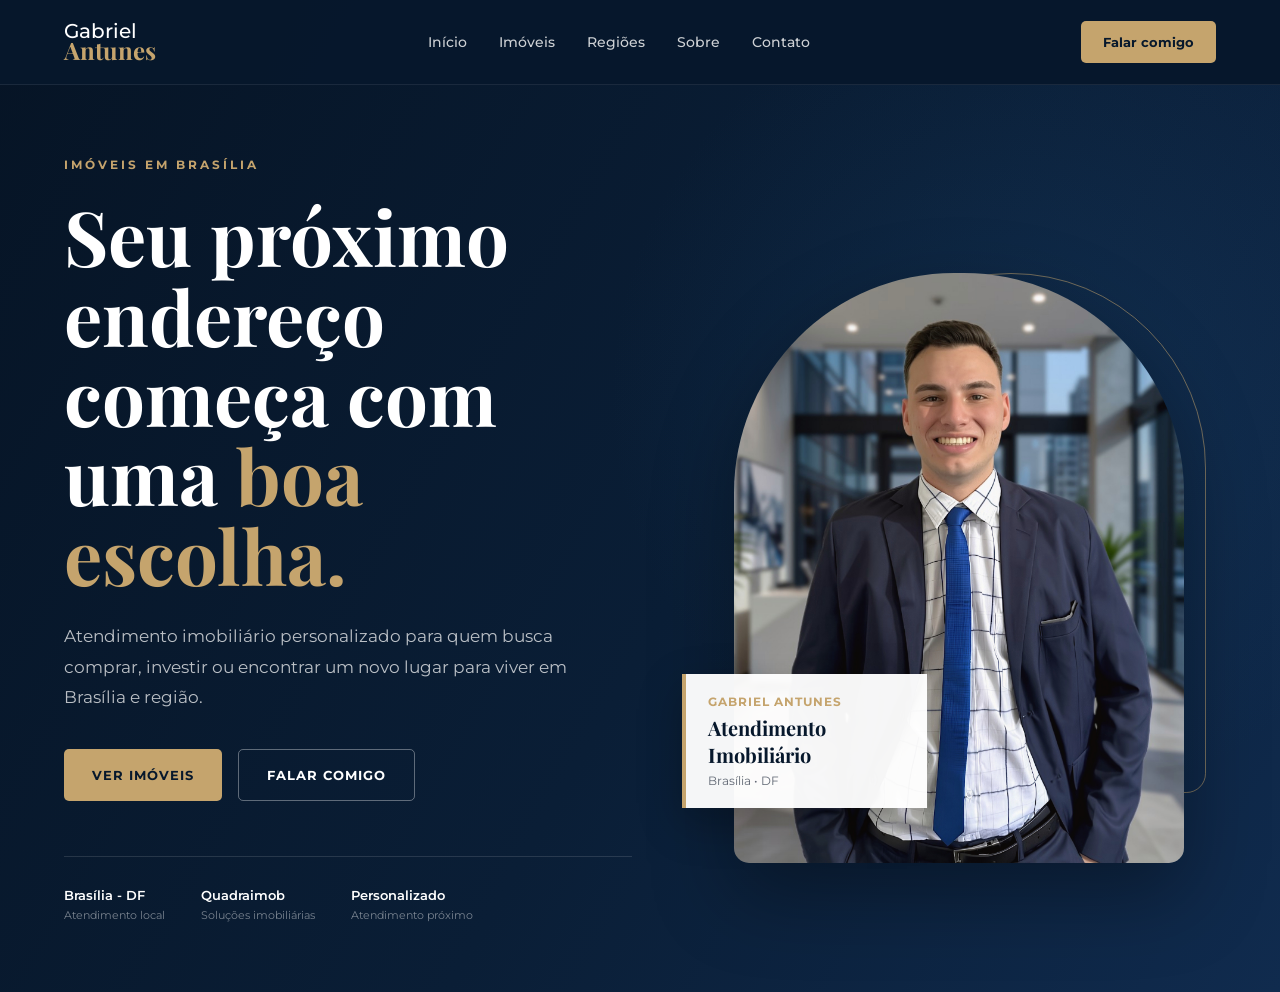
==== index.html @ 22382f3d "Initial commit" ====
<!DOCTYPE html>
<html lang="pt-BR">

<head>
    <meta charset="UTF-8">
    <meta name="viewport" content="width=device-width, initial-scale=1.0">

    <meta
        name="description"
        content="Gabriel Antunes - Atendimento imobiliário em Brasília. Encontre imóveis selecionados em Brasília e região."
    >

    <title>Gabriel Antunes | Imóveis em Brasília</title>

    <!-- Google Fonts -->
    <link rel="preconnect" href="https://fonts.googleapis.com">
    <link rel="preconnect" href="https://fonts.gstatic.com" crossorigin>

    <link
        href="https://fonts.googleapis.com/css2?family=Montserrat:wght@400;500;600;700&family=Playfair+Display:wght@600;700&display=swap"
        rel="stylesheet"
    >

    <!-- CSS -->
    <link rel="stylesheet" href="css/style.css">
</head>

<body>

    <!-- =========================
         CABEÇALHO
    ========================== -->
    <header class="header">

        <div class="container header-container">

            <a href="index.html" class="logo">
                <span class="logo-nome">Gabriel</span>
                <span class="logo-sobrenome">Antunes</span>
            </a>

            <nav class="nav" id="nav">

                <a href="#inicio">Início</a>
                <a href="#imoveis">Imóveis</a>
                <a href="#regioes">Regiões</a>
                <a href="#sobre">Sobre</a>
                <a href="#contato">Contato</a>

            </nav>

            <a href="#contato" class="btn-header">
                Falar comigo
            </a>

            <button
                class="menu-mobile"
                id="menu-mobile"
                aria-label="Abrir menu"
            >
                ☰
            </button>

        </div>

    </header>


    <!-- =========================
         HERO
    ========================== -->
    <main>

        <section class="hero" id="inicio">

            <div class="container hero-container">

                <!-- TEXTO -->
                <div class="hero-content">

                    <span class="hero-tag">
                        IMÓVEIS EM BRASÍLIA
                    </span>

                    <h1>
                        Seu próximo endereço começa com uma
                        <span>boa escolha.</span>
                    </h1>

                    <p class="hero-description">
                        Atendimento imobiliário personalizado para quem
                        busca comprar, investir ou encontrar um novo lugar
                        para viver em Brasília e região.
                    </p>


                    <div class="hero-buttons">

                        <a href="#imoveis" class="btn-primary">
                            Ver imóveis
                        </a>

                        <a href="#contato" class="btn-secondary">
                            Falar comigo
                        </a>

                    </div>


                    <div class="hero-info">

                        <div>
                            <strong>Brasília - DF</strong>
                            <span>Atendimento local</span>
                        </div>

                        <div>
                            <strong>Quadraimob</strong>
                            <span>Soluções imobiliárias</span>
                        </div>

                        <div>
                            <strong>Personalizado</strong>
                            <span>Atendimento próximo</span>
                        </div>

                    </div>

                </div>


                <!-- FOTO -->
                <div class="hero-image-area">

                    <div class="hero-decoration"></div>

                    <div class="hero-image">

                        <img
                            src="assets/images/perfil/gabriel-hero.jpg"
                            alt="Gabriel Antunes - Atendimento imobiliário em Brasília"
                        >

                    </div>

                    <div class="hero-card">

                        <span>Gabriel Antunes</span>

                        <strong>
                            Atendimento Imobiliário
                        </strong>

                        <small>
                            Brasília • DF
                        </small>

                    </div>

                </div>

            </div>

        </section>

    </main>


    <!-- JavaScript -->
    <script src="js/app.js"></script>

</body>

</html>
---- css/style.css ----
/* ========================================
   CONFIGURAÇÕES GERAIS
======================================== */

:root {
    --azul-principal: #07182c;
    --azul-secundario: #102b4e;
    --azul-claro: #1f4d7a;

    --dourado: #c5a46d;
    --dourado-claro: #dfc28e;

    --branco: #ffffff;
    --cinza-claro: #f5f6f8;
    --cinza-texto: #606773;
    --preto: #111827;
}

* {
    margin: 0;
    padding: 0;
    box-sizing: border-box;
}

html {
    scroll-behavior: smooth;
}

body {
    font-family: "Montserrat", sans-serif;
    background-color: var(--branco);
    color: var(--preto);
}

a {
    text-decoration: none;
}

img {
    max-width: 100%;
    display: block;
}

button {
    font-family: inherit;
}


/* ========================================
   CONTAINER
======================================== */

.container {
    width: 90%;
    max-width: 1200px;
    margin: 0 auto;
}


/* ========================================
   CABEÇALHO
======================================== */

.header {
    width: 100%;
    background-color: rgba(7, 24, 44, 0.98);
    border-bottom: 1px solid rgba(255, 255, 255, 0.08);
    position: fixed;
    top: 0;
    left: 0;
    z-index: 1000;
}

.header-container {
    min-height: 84px;
    display: flex;
    align-items: center;
    justify-content: space-between;
    gap: 30px;
}


/* LOGO */

.logo {
    display: flex;
    flex-direction: column;
    line-height: 0.9;
}

.logo-nome {
    color: var(--branco);
    font-size: 20px;
    font-weight: 500;
}

.logo-sobrenome {
    color: var(--dourado);
    font-family: "Playfair Display", serif;
    font-size: 24px;
    font-weight: 700;
}


/* NAVEGAÇÃO */

.nav {
    display: flex;
    align-items: center;
    gap: 32px;
}

.nav a {
    color: rgba(255, 255, 255, 0.8);
    font-size: 14px;
    font-weight: 500;
    transition: 0.3s;
}

.nav a:hover {
    color: var(--dourado);
}


/* BOTÃO DO CABEÇALHO */

.btn-header {
    background-color: var(--dourado);
    color: var(--azul-principal);

    padding: 13px 22px;

    border-radius: 5px;

    font-size: 13px;
    font-weight: 700;

    transition: 0.3s;
}

.btn-header:hover {
    background-color: var(--dourado-claro);
    transform: translateY(-2px);
}


/* MENU MOBILE */

.menu-mobile {
    display: none;

    background: none;
    border: none;

    color: var(--branco);
    font-size: 30px;

    cursor: pointer;
}


/* ========================================
   HERO
======================================== */

.hero {
    min-height: 100vh;

    padding-top: 84px;

    background:
        radial-gradient(
            circle at 80% 40%,
            rgba(31, 77, 122, 0.25),
            transparent 35%
        ),
        linear-gradient(
            120deg,
            #061425 0%,
            #0a1e36 55%,
            #102b4e 100%
        );

    overflow: hidden;
}


.hero-container {
    min-height: calc(100vh - 84px);

    display: grid;
    grid-template-columns: 1.05fr 0.95fr;

    align-items: center;

    gap: 70px;
}


/* ========================================
   TEXTO PRINCIPAL
======================================== */

.hero-content {
    padding: 70px 0;
}

.hero-tag {
    display: inline-block;

    color: var(--dourado);

    font-size: 12px;
    font-weight: 700;

    letter-spacing: 3px;

    margin-bottom: 24px;
}


.hero h1 {
    color: var(--branco);

    font-family: "Playfair Display", serif;

    font-size: clamp(48px, 6vw, 76px);

    line-height: 1.05;

    max-width: 700px;

    margin-bottom: 26px;
}

.hero h1 span {
    color: var(--dourado);
}


.hero-description {
    color: rgba(255, 255, 255, 0.72);

    font-size: 17px;
    line-height: 1.8;

    max-width: 610px;

    margin-bottom: 36px;
}


/* ========================================
   BOTÕES
======================================== */

.hero-buttons {
    display: flex;
    align-items: center;

    gap: 16px;

    margin-bottom: 55px;
}


.btn-primary,
.btn-secondary {
    display: inline-flex;

    justify-content: center;
    align-items: center;

    min-height: 52px;

    padding: 0 28px;

    border-radius: 5px;

    font-size: 13px;
    font-weight: 700;

    text-transform: uppercase;
    letter-spacing: 1px;

    transition: 0.3s;
}


.btn-primary {
    background-color: var(--dourado);
    color: var(--azul-principal);
}

.btn-primary:hover {
    background-color: var(--dourado-claro);
    transform: translateY(-3px);
}


.btn-secondary {
    color: var(--branco);

    border: 1px solid rgba(255, 255, 255, 0.35);
}

.btn-secondary:hover {
    border-color: var(--dourado);
    color: var(--dourado);

    transform: translateY(-3px);
}


/* ========================================
   INFORMAÇÕES ABAIXO DOS BOTÕES
======================================== */

.hero-info {
    display: flex;
    gap: 36px;

    padding-top: 30px;

    border-top: 1px solid rgba(255, 255, 255, 0.12);
}


.hero-info div {
    display: flex;
    flex-direction: column;

    gap: 5px;
}


.hero-info strong {
    color: var(--branco);

    font-size: 13px;
    font-weight: 600;
}


.hero-info span {
    color: rgba(255, 255, 255, 0.45);

    font-size: 11px;
}


/* ========================================
   ÁREA DA FOTO
======================================== */

.hero-image-area {
    position: relative;

    display: flex;

    justify-content: center;
    align-items: flex-end;

    min-height: 650px;
}


/* BORDA DECORATIVA */

.hero-decoration {
    position: absolute;

    width: 390px;
    height: 520px;

    border: 1px solid rgba(197, 164, 109, 0.55);

    top: 60px;
    right: 10px;

    border-radius: 200px 200px 20px 20px;
}


/* FOTO */

.hero-image {
    position: relative;

    width: 450px;
    height: 590px;

    overflow: hidden;

    border-radius: 220px 220px 15px 15px;

    z-index: 2;

    box-shadow:
        0 30px 80px rgba(0, 0, 0, 0.35);
}


.hero-image img {
    width: 100%;
    height: 100%;

    object-fit: cover;
    object-position: center top;
}


/* CARD SOBRE A FOTO */

.hero-card {
    position: absolute;

    left: -20px;
    bottom: 55px;

    z-index: 3;

    width: 245px;

    background-color: rgba(255, 255, 255, 0.96);

    padding: 20px 22px;

    border-left: 4px solid var(--dourado);

    box-shadow:
        0 15px 40px rgba(0, 0, 0, 0.25);

    display: flex;
    flex-direction: column;

    gap: 5px;
}


.hero-card span {
    color: var(--dourado);

    font-size: 12px;
    font-weight: 700;

    text-transform: uppercase;
    letter-spacing: 1px;
}


.hero-card strong {
    color: var(--azul-principal);

    font-family: "Playfair Display", serif;

    font-size: 20px;
}


.hero-card small {
    color: var(--cinza-texto);

    font-size: 12px;
}


/* ========================================
   TABLET
======================================== */

@media (max-width: 1000px) {

    .nav,
    .btn-header {
        display: none;
    }

    .menu-mobile {
        display: block;
    }

    .hero-container {
        grid-template-columns: 1fr;

        padding-top: 40px;
    }

    .hero-content {
        text-align: center;

        padding-bottom: 20px;
    }

    .hero-description {
        margin-left: auto;
        margin-right: auto;
    }

    .hero-buttons {
        justify-content: center;
    }

    .hero-info {
        justify-content: center;
    }

    .hero-image-area {
        min-height: 570px;
    }

}


/* ========================================
   CELULAR
======================================== */

@media (max-width: 650px) {

    .header-container {
        min-height: 72px;
    }

    .hero {
        padding-top: 72px;
    }

    .hero-container {
        min-height: auto;
    }

    .hero-content {
        padding-top: 70px;
    }

    .hero h1 {
        font-size: 44px;
    }

    .hero-description {
        font-size: 15px;
    }

    .hero-buttons {
        flex-direction: column;
    }

    .btn-primary,
    .btn-secondary {
        width: 100%;
    }

    .hero-info {
        flex-direction: column;

        gap: 18px;
    }

    .hero-image-area {
        min-height: 500px;
    }

    .hero-image {
        width: 330px;
        height: 450px;
    }

    .hero-decoration {
        width: 290px;
        height: 400px;
    }

    .hero-card {
        left: 0;
        bottom: 30px;

        width: 215px;
    }

}
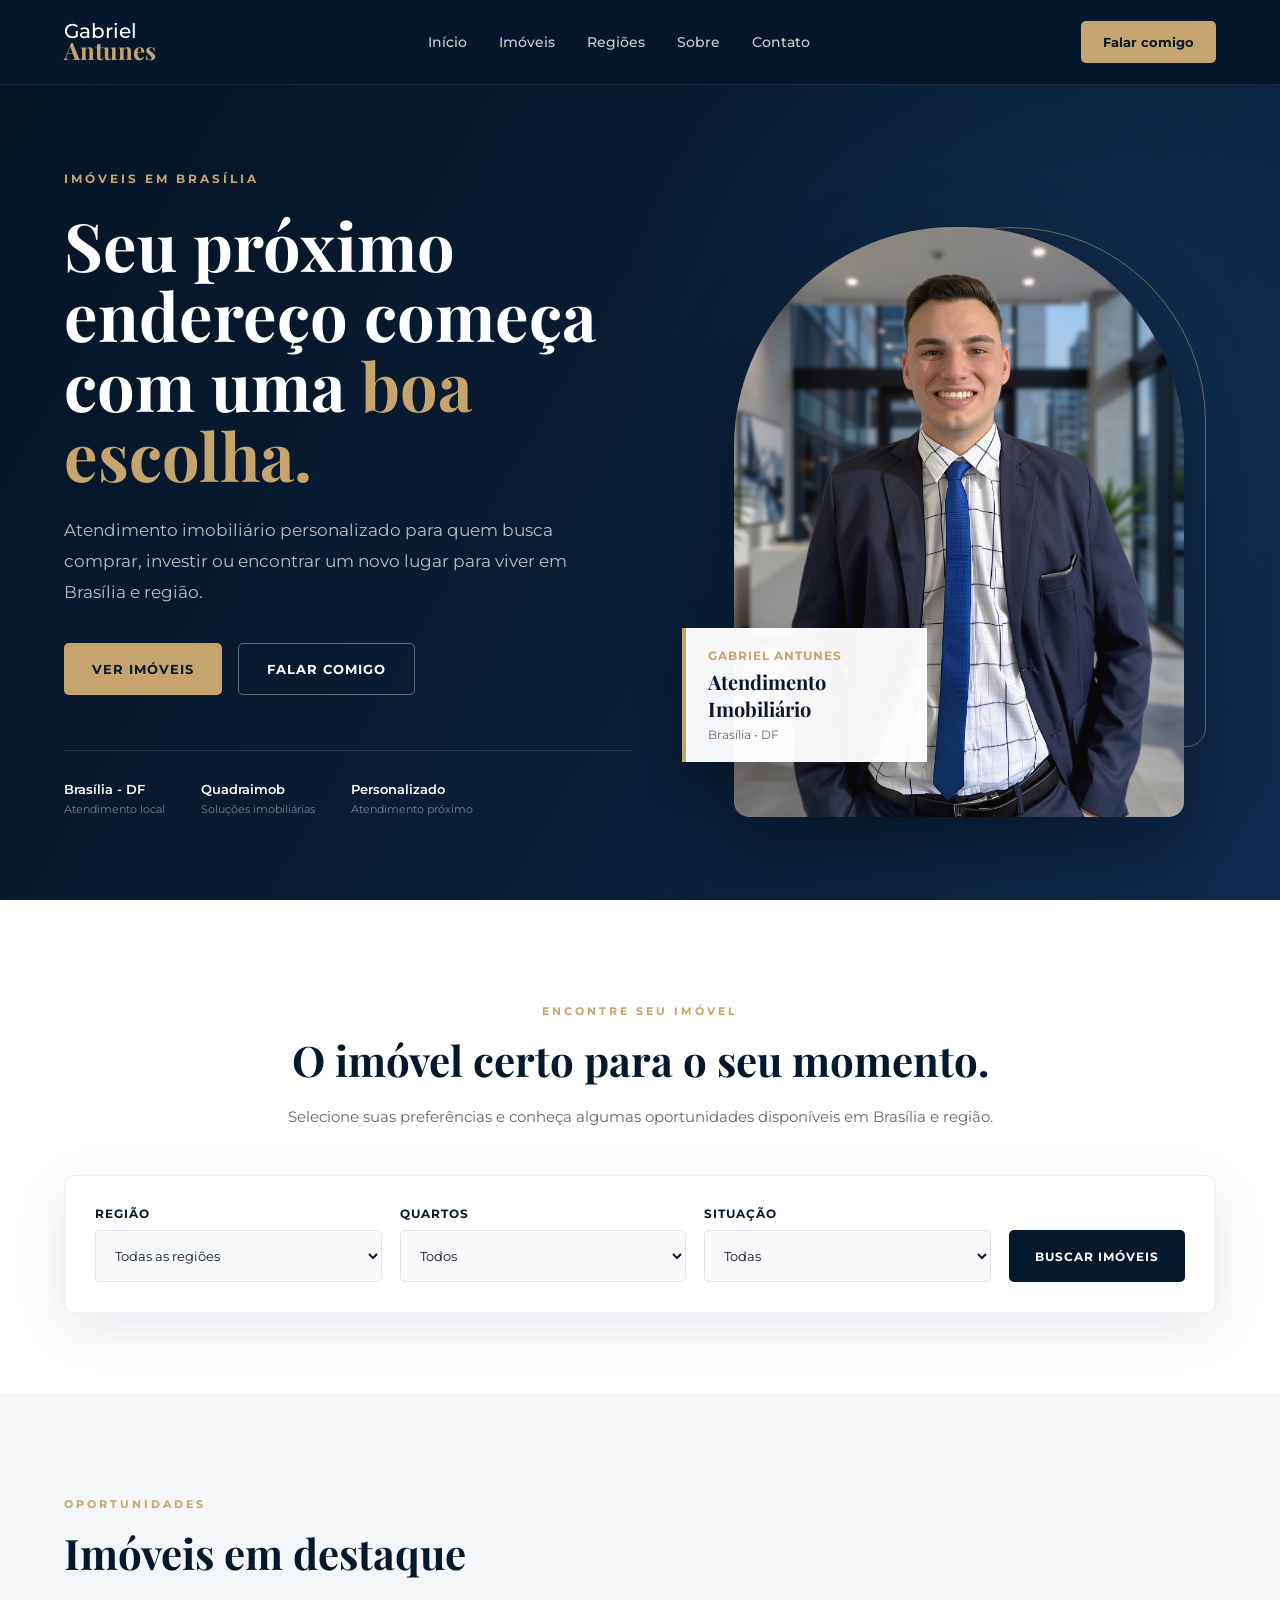
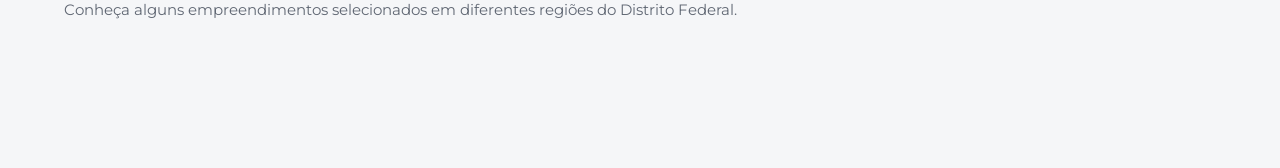
==== commit 184ea71a: "Checkpoint antes da correção com Codex" ====
--- a/index.html
+++ b/index.html
@@ -162,11 +162,142 @@
             </div>
 
         </section>
-
+<!-- =========================
+     BUSCA DE IMÓVEIS
+========================== -->
+
+<section class="busca-section" id="buscar">
+
+    <div class="container">
+
+        <div class="section-header">
+
+            <span class="section-tag">
+                ENCONTRE SEU IMÓVEL
+            </span>
+
+            <h2>
+                O imóvel certo para o seu momento.
+            </h2>
+
+            <p>
+                Selecione suas preferências e conheça algumas
+                oportunidades disponíveis em Brasília e região.
+            </p>
+
+        </div>
+
+
+        <div class="busca-box">
+
+            <div class="campo-busca">
+
+                <label for="filtro-regiao">
+                    Região
+                </label>
+
+                <select id="filtro-regiao">
+                    <option value="todos">Todas as regiões</option>
+                    <option value="Noroeste">Noroeste</option>
+                    <option value="Park Sul">Park Sul</option>
+                    <option value="Águas Claras">Águas Claras</option>
+                    <option value="Sobradinho">Sobradinho</option>
+                    <option value="Guará">Guará</option>
+                    <option value="Ceilândia">Ceilândia</option>
+                </select>
+
+            </div>
+
+
+            <div class="campo-busca">
+
+                <label for="filtro-quartos">
+                    Quartos
+                </label>
+
+                <select id="filtro-quartos">
+                    <option value="todos">Todos</option>
+                    <option value="1">1 quarto</option>
+                    <option value="2">2 quartos</option>
+                    <option value="3">3 quartos</option>
+                    <option value="4">4 quartos ou mais</option>
+                </select>
+
+            </div>
+
+
+            <div class="campo-busca">
+
+                <label for="filtro-status">
+                    Situação
+                </label>
+
+                <select id="filtro-status">
+                    <option value="todos">Todas</option>
+                    <option value="Pronto para morar">Pronto para morar</option>
+                    <option value="Lançamento">Lançamento</option>
+                </select>
+
+            </div>
+
+
+            <button id="btn-buscar" class="btn-buscar">
+                Buscar imóveis
+            </button>
+
+        </div>
+
+    </div>
+
+</section>
+
+
+
+<!-- =========================
+     IMÓVEIS EM DESTAQUE
+========================== -->
+
+<section class="imoveis-section" id="imoveis">
+
+    <div class="container">
+
+        <div class="section-header section-header-left">
+
+            <span class="section-tag">
+                OPORTUNIDADES
+            </span>
+
+            <h2>
+                Imóveis em destaque
+            </h2>
+
+            <p>
+                Conheça alguns empreendimentos selecionados em
+                diferentes regiões do Distrito Federal.
+            </p>
+
+        </div>
+
+
+        <div class="imoveis-grid" id="lista-imoveis">
+
+            <!-- Os imóveis serão criados pelo JavaScript -->
+
+        </div>
+
+
+        <div class="nenhum-imovel" id="nenhum-imovel">
+            Nenhum imóvel encontrado com esses filtros.
+        </div>
+
+    </div>
+
+</section>
     </main>
 
 
     <!-- JavaScript -->
+    <script src="js/imoveis.js"></script>
     <script src="js/app.js"></script>
 
 </body>
--- a/css/style.css
+++ b/css/style.css
@@ -224,7 +224,7 @@
 
     font-family: "Playfair Display", serif;
 
-    font-size: clamp(48px, 6vw, 76px);
+    font-size: clamp(46px, 5.2vw, 68px);
 
     line-height: 1.05;
 
@@ -578,4 +578,456 @@
         width: 215px;
     }
 
+}
+/* ========================================
+   TÍTULOS DAS SEÇÕES
+======================================== */
+
+.section-header {
+    max-width: 720px;
+    margin: 0 auto 45px;
+    text-align: center;
+}
+
+.section-header-left {
+    margin-left: 0;
+    text-align: left;
+}
+
+.section-tag {
+    display: inline-block;
+
+    color: var(--dourado);
+
+    font-size: 11px;
+    font-weight: 700;
+
+    letter-spacing: 3px;
+
+    margin-bottom: 14px;
+}
+
+.section-header h2 {
+    color: var(--azul-principal);
+
+    font-family: "Playfair Display", serif;
+
+    font-size: 42px;
+
+    margin-bottom: 15px;
+}
+
+.section-header p {
+    color: var(--cinza-texto);
+
+    font-size: 15px;
+    line-height: 1.8;
+}
+
+
+/* ========================================
+   BUSCA
+======================================== */
+
+.busca-section {
+    background-color: var(--branco);
+
+    padding: 100px 0 80px;
+}
+
+
+.busca-box {
+    background-color: var(--branco);
+
+    display: grid;
+
+    grid-template-columns:
+        repeat(3, 1fr)
+        auto;
+
+    gap: 18px;
+
+    align-items: end;
+
+    padding: 30px;
+
+    border-radius: 10px;
+
+    box-shadow:
+        0 15px 50px rgba(7, 24, 44, 0.10);
+
+    border: 1px solid #edf0f4;
+}
+
+
+.campo-busca {
+    display: flex;
+
+    flex-direction: column;
+
+    gap: 9px;
+}
+
+
+.campo-busca label {
+    color: var(--azul-principal);
+
+    font-size: 12px;
+    font-weight: 700;
+
+    text-transform: uppercase;
+    letter-spacing: 1px;
+}
+
+
+.campo-busca select {
+    width: 100%;
+
+    height: 52px;
+
+    padding: 0 15px;
+
+    border: 1px solid #dfe3e8;
+
+    border-radius: 5px;
+
+    background-color: #fafafa;
+
+    color: var(--azul-principal);
+
+    font-family: "Montserrat", sans-serif;
+
+    font-size: 13px;
+
+    cursor: pointer;
+
+    outline: none;
+}
+
+
+.campo-busca select:focus {
+    border-color: var(--dourado);
+}
+
+
+.btn-buscar {
+    min-height: 52px;
+
+    padding: 0 26px;
+
+    border: none;
+
+    border-radius: 5px;
+
+    background-color: var(--azul-principal);
+
+    color: var(--branco);
+
+    font-size: 12px;
+    font-weight: 700;
+
+    text-transform: uppercase;
+    letter-spacing: 1px;
+
+    cursor: pointer;
+
+    transition: 0.3s;
+}
+
+
+.btn-buscar:hover {
+    background-color: var(--dourado);
+
+    color: var(--azul-principal);
+
+    transform: translateY(-2px);
+}
+
+
+/* ========================================
+   IMÓVEIS
+======================================== */
+
+.imoveis-section {
+    padding: 100px 0;
+
+    background-color: var(--cinza-claro);
+}
+
+
+.imoveis-grid {
+    display: grid;
+
+    grid-template-columns:
+        repeat(3, 1fr);
+
+    gap: 28px;
+}
+
+
+/* CARD */
+
+.imovel-card {
+    background-color: var(--branco);
+
+    border-radius: 9px;
+
+    overflow: hidden;
+
+    box-shadow:
+        0 10px 35px rgba(7, 24, 44, 0.08);
+
+    transition: 0.35s;
+}
+
+
+.imovel-card:hover {
+    transform: translateY(-8px);
+
+    box-shadow:
+        0 20px 45px rgba(7, 24, 44, 0.15);
+}
+
+
+/* IMAGEM TEMPORÁRIA */
+
+.imovel-imagem {
+    height: 240px;
+
+    position: relative;
+
+    overflow: hidden;
+}
+
+.imovel-imagem img {
+    width: 100%;
+    height: 100%;
+
+    object-fit: cover;
+
+    transition: transform 0.5s ease;
+}
+
+.imovel-card:hover .imovel-imagem img {
+    transform: scale(1.05);
+}
+
+/* STATUS */
+
+.imovel-status {
+    position: absolute;
+
+    z-index: 2;
+
+    top: 18px;
+    left: 18px;
+
+    background-color: var(--dourado);
+
+    color: var(--azul-principal);
+
+    padding: 8px 12px;
+
+    border-radius: 4px;
+
+    font-size: 10px;
+    font-weight: 700;
+
+    text-transform: uppercase;
+
+    letter-spacing: 0.8px;
+}
+
+
+/* CONTEÚDO */
+
+.imovel-conteudo {
+    padding: 25px;
+}
+
+
+.imovel-regiao {
+    color: var(--dourado);
+
+    font-size: 10px;
+    font-weight: 700;
+
+    text-transform: uppercase;
+
+    letter-spacing: 1.3px;
+}
+
+
+.imovel-conteudo h3 {
+    color: var(--azul-principal);
+
+    font-family: "Playfair Display", serif;
+
+    font-size: 25px;
+
+    margin: 8px 0 12px;
+}
+
+
+.imovel-destaque {
+    color: var(--cinza-texto);
+
+    font-size: 13px;
+    line-height: 1.6;
+
+    min-height: 42px;
+}
+
+
+/* DADOS */
+
+.imovel-dados {
+    display: flex;
+
+    flex-wrap: wrap;
+
+    gap: 10px 16px;
+
+    padding: 20px 0;
+
+    margin: 20px 0;
+
+    border-top: 1px solid #edf0f3;
+    border-bottom: 1px solid #edf0f3;
+}
+
+
+.imovel-dados span {
+    color: #4b5563;
+
+    font-size: 11px;
+}
+
+
+/* FINAL DO CARD */
+
+.imovel-footer {
+    display: flex;
+
+    align-items: center;
+    justify-content: space-between;
+
+    gap: 15px;
+}
+
+
+.imovel-footer div {
+    display: flex;
+
+    flex-direction: column;
+
+    gap: 3px;
+}
+
+
+.imovel-footer small {
+    color: #8b9199;
+
+    font-size: 9px;
+
+    text-transform: uppercase;
+}
+
+
+.imovel-footer strong {
+    color: var(--azul-principal);
+
+    font-size: 14px;
+}
+
+
+.btn-detalhes {
+    border: 1px solid var(--azul-principal);
+
+    background: transparent;
+
+    color: var(--azul-principal);
+
+    border-radius: 4px;
+
+    padding: 10px 14px;
+
+    font-size: 10px;
+    font-weight: 700;
+
+    text-transform: uppercase;
+
+    cursor: pointer;
+
+    transition: 0.3s;
+}
+
+
+.btn-detalhes:hover {
+    background-color: var(--azul-principal);
+
+    color: var(--branco);
+}
+
+
+/* NENHUM RESULTADO */
+
+.nenhum-imovel {
+    display: none;
+
+    padding: 50px;
+
+    text-align: center;
+
+    color: var(--cinza-texto);
+
+    font-size: 15px;
+}
+
+
+/* ========================================
+   RESPONSIVIDADE
+======================================== */
+
+@media (max-width: 1000px) {
+
+    .busca-box {
+        grid-template-columns: 1fr 1fr;
+    }
+
+    .imoveis-grid {
+        grid-template-columns: repeat(2, 1fr);
+    }
+
+}
+
+
+@media (max-width: 650px) {
+
+    .busca-section,
+    .imoveis-section {
+        padding: 75px 0;
+    }
+
+    .section-header h2 {
+        font-size: 34px;
+    }
+
+    .busca-box {
+        grid-template-columns: 1fr;
+
+        padding: 22px;
+    }
+
+    .btn-buscar {
+        width: 100%;
+    }
+
+    .imoveis-grid {
+        grid-template-columns: 1fr;
+    }
+
+}
+section {
+    scroll-margin-top: 100px;
 }
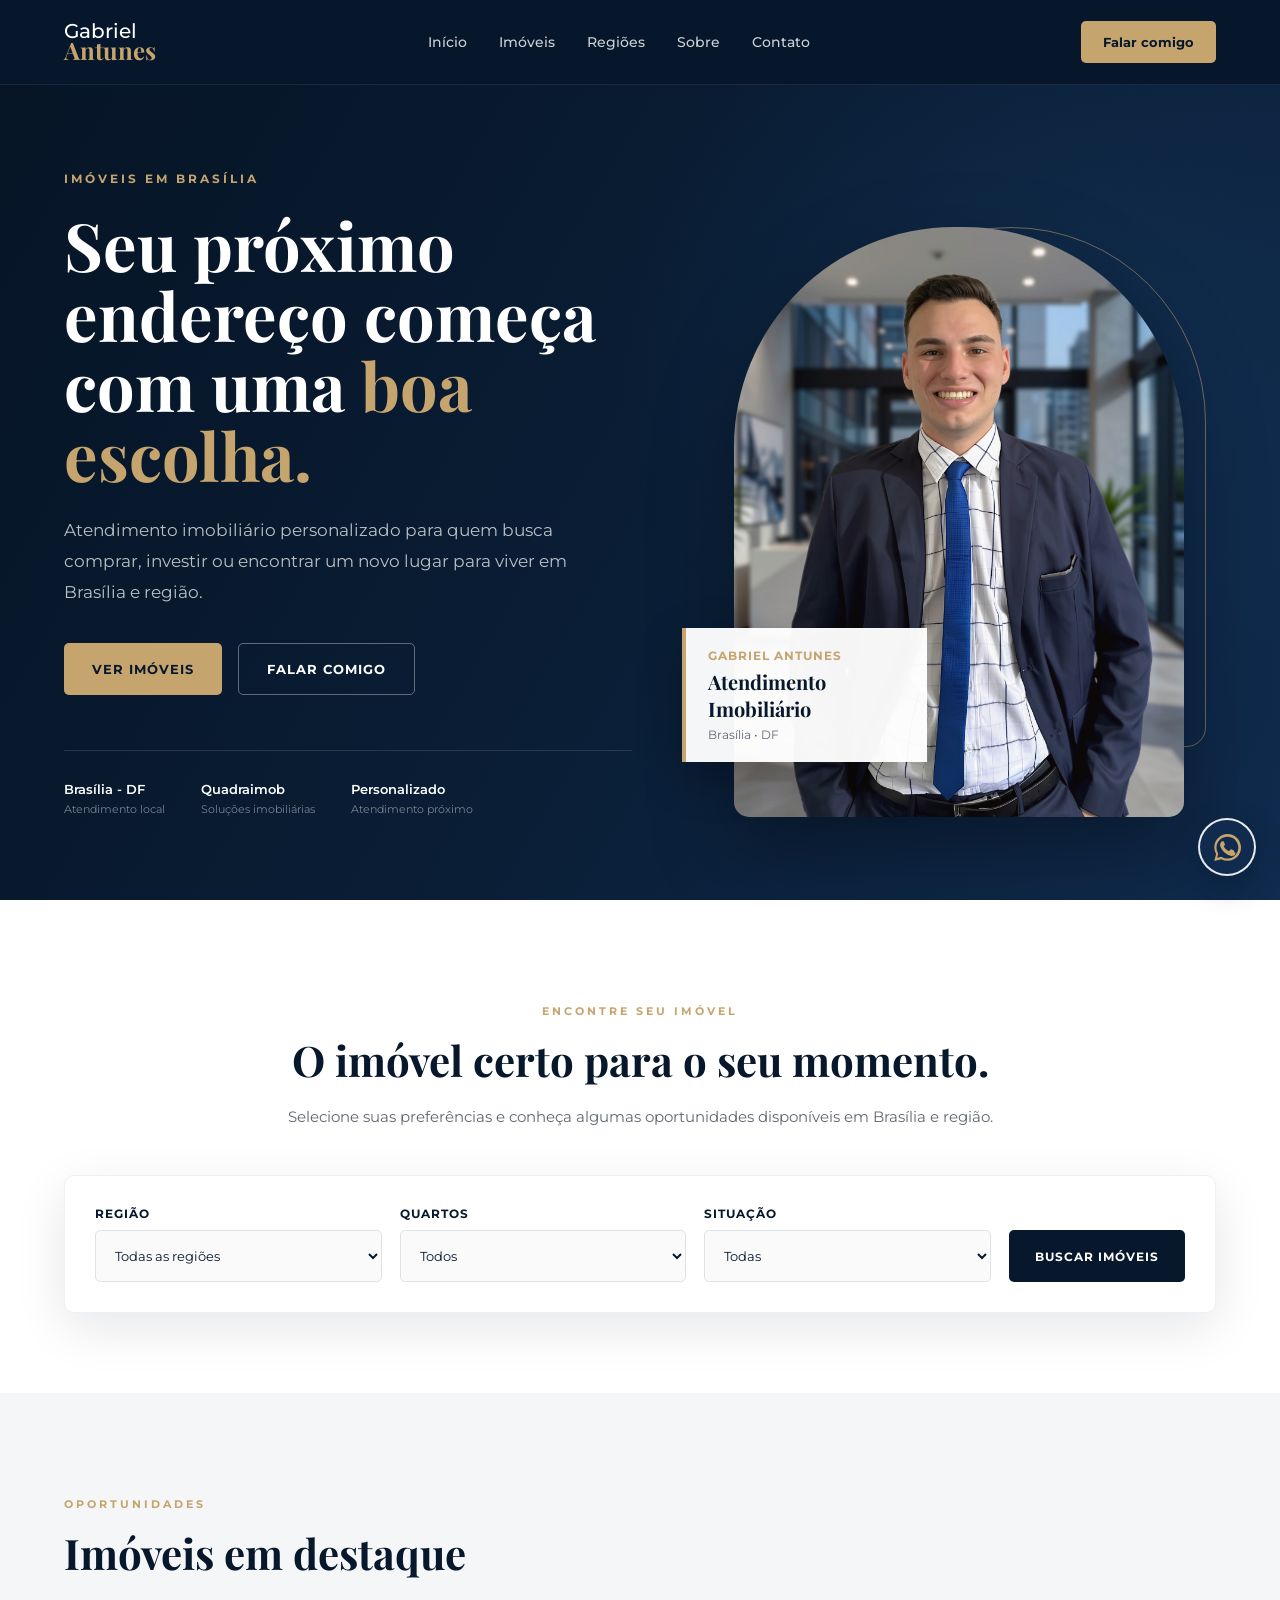
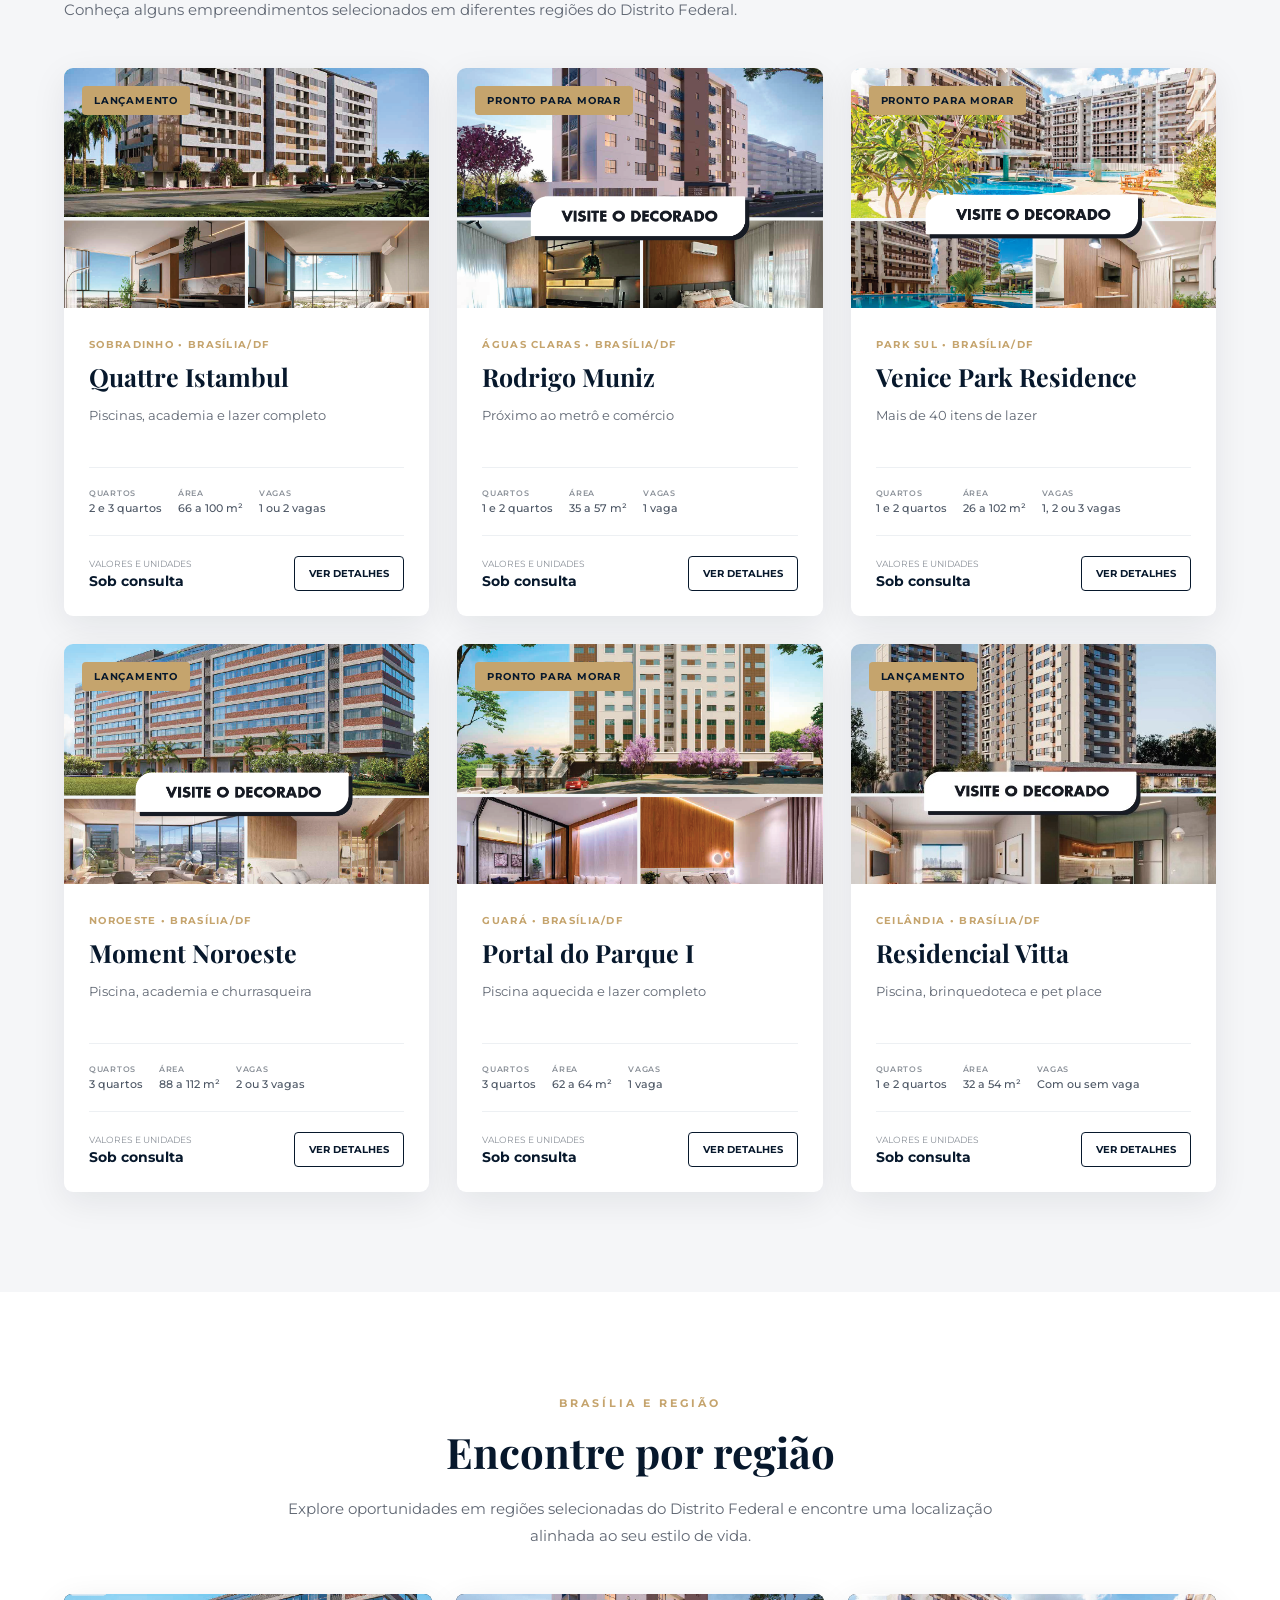
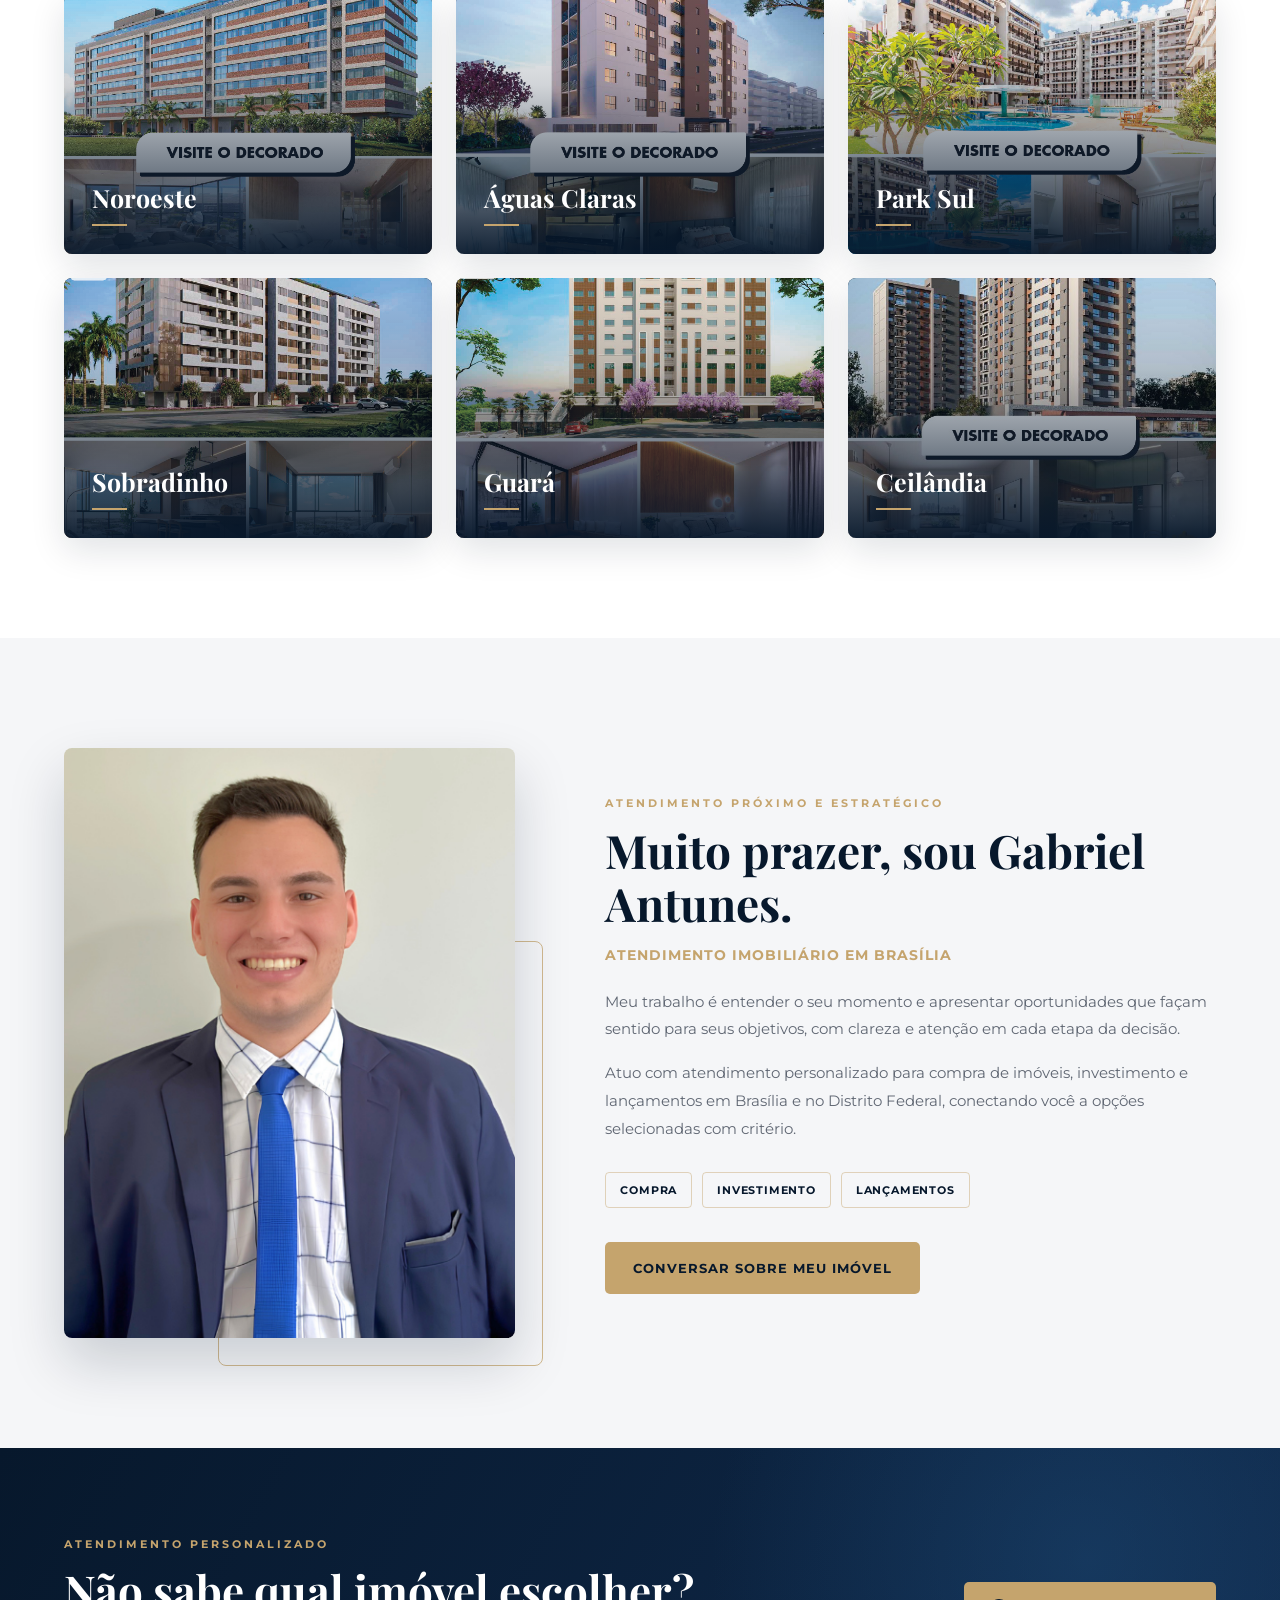
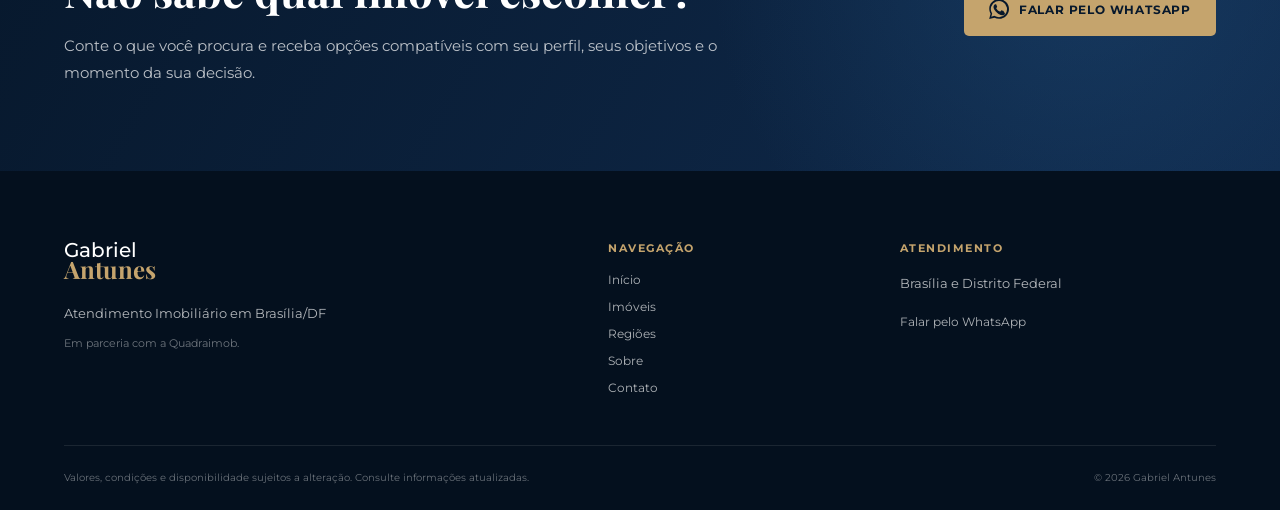
==== commit a5299efc: "Finaliza estrutura da página inicial" ====
--- a/index.html
+++ b/index.html
@@ -46,6 +46,7 @@
                 <a href="#regioes">Regiões</a>
                 <a href="#sobre">Sobre</a>
                 <a href="#contato">Contato</a>
+                <a href="#contato" class="nav-contact-mobile">Falar comigo</a>
 
             </nav>
 
@@ -57,8 +58,12 @@
                 class="menu-mobile"
                 id="menu-mobile"
                 aria-label="Abrir menu"
+                aria-controls="nav"
+                aria-expanded="false"
             >
-                ☰
+                <span></span>
+                <span></span>
+                <span></span>
             </button>
 
         </div>
@@ -293,7 +298,205 @@
     </div>
 
 </section>
+
+
+<!-- =========================
+     ENCONTRE POR REGIÃO
+========================== -->
+
+<section class="regioes-section" id="regioes">
+
+    <div class="container">
+
+        <div class="section-header">
+
+            <span class="section-tag">BRASÍLIA E REGIÃO</span>
+
+            <h2>Encontre por região</h2>
+
+            <p>
+                Explore oportunidades em regiões selecionadas do Distrito Federal
+                e encontre uma localização alinhada ao seu estilo de vida.
+            </p>
+
+        </div>
+
+        <div class="regioes-grid">
+
+            <a class="regiao-card" href="#imoveis" data-regiao="Noroeste">
+                <img src="assets/images/imoveis/moment-noroeste.jpg.png" alt="Empreendimento no Noroeste, Brasília">
+                <span>Noroeste</span>
+            </a>
+
+            <a class="regiao-card" href="#imoveis" data-regiao="Águas Claras">
+                <img src="assets/images/imoveis/rodrigo-muniz.jpg.png" alt="Empreendimento em Águas Claras, Brasília">
+                <span>Águas Claras</span>
+            </a>
+
+            <a class="regiao-card" href="#imoveis" data-regiao="Park Sul">
+                <img src="assets/images/imoveis/venice-park.jpg.png" alt="Empreendimento no Park Sul, Brasília">
+                <span>Park Sul</span>
+            </a>
+
+            <a class="regiao-card" href="#imoveis" data-regiao="Sobradinho">
+                <img src="assets/images/imoveis/quattre-istambul.jpg.png" alt="Empreendimento em Sobradinho, Distrito Federal">
+                <span>Sobradinho</span>
+            </a>
+
+            <a class="regiao-card" href="#imoveis" data-regiao="Guará">
+                <img src="assets/images/imoveis/portal-parque.jpg.png" alt="Empreendimento no Guará, Distrito Federal">
+                <span>Guará</span>
+            </a>
+
+            <a class="regiao-card" href="#imoveis" data-regiao="Ceilândia">
+                <img src="assets/images/imoveis/residencial-vitta.jpg.jpg" alt="Empreendimento em Ceilândia, Distrito Federal">
+                <span>Ceilândia</span>
+            </a>
+
+        </div>
+
+    </div>
+
+</section>
+
+
+<!-- =========================
+     SOBRE
+========================== -->
+
+<section class="sobre-section" id="sobre">
+
+    <div class="container sobre-container">
+
+        <div class="sobre-image-area">
+            <div class="sobre-decoration"></div>
+            <img
+                src="assets/images/perfil/gabriel-perfil.jpg"
+                alt="Gabriel Antunes - Atendimento Imobiliário em Brasília"
+            >
+        </div>
+
+        <div class="sobre-content">
+
+            <span class="section-tag">ATENDIMENTO PRÓXIMO E ESTRATÉGICO</span>
+
+            <h2>Muito prazer, sou Gabriel Antunes.</h2>
+
+            <h3>Atendimento Imobiliário em Brasília</h3>
+
+            <p>
+                Meu trabalho é entender o seu momento e apresentar oportunidades
+                que façam sentido para seus objetivos, com clareza e atenção em
+                cada etapa da decisão.
+            </p>
+
+            <p>
+                Atuo com atendimento personalizado para compra de imóveis,
+                investimento e lançamentos em Brasília e no Distrito Federal,
+                conectando você a opções selecionadas com critério.
+            </p>
+
+            <div class="sobre-pilares" aria-label="Áreas de atendimento">
+                <span>Compra</span>
+                <span>Investimento</span>
+                <span>Lançamentos</span>
+            </div>
+
+            <a href="#contato" class="btn-primary">Conversar sobre meu imóvel</a>
+
+        </div>
+
+    </div>
+
+</section>
+
+
+<!-- =========================
+     CONTATO
+========================== -->
+
+<section class="contato-section" id="contato">
+
+    <div class="container contato-container">
+
+        <div class="contato-content">
+            <span class="section-tag">ATENDIMENTO PERSONALIZADO</span>
+            <h2>Não sabe qual imóvel escolher?</h2>
+            <p>
+                Conte o que você procura e receba opções compatíveis com seu perfil,
+                seus objetivos e o momento da sua decisão.
+            </p>
+        </div>
+
+        <a class="btn-whatsapp" href="#contato" data-whatsapp-link>
+            <svg aria-hidden="true" viewBox="0 0 24 24">
+                <path d="M20.5 3.5A11.8 11.8 0 0 0 12.1 0C5.6 0 .3 5.3.3 11.8c0 2.1.6 4.2 1.6 6L.2 24l6.3-1.6a12 12 0 0 0 5.6 1.4h.1c6.5 0 11.8-5.3 11.8-11.8 0-3.2-1.2-6.2-3.5-8.5Zm-8.4 18.3c-1.8 0-3.6-.5-5.2-1.4l-.4-.2-3.7 1 1-3.7-.2-.4a9.7 9.7 0 1 1 8.5 4.7Zm5.3-7.3c-.3-.1-1.7-.8-2-.9-.3-.1-.5-.1-.7.2-.2.3-.8.9-1 1.1-.2.2-.4.2-.7.1-1.8-.9-3-1.6-4.2-3.7-.3-.6.3-.5.9-1.7.1-.2 0-.4 0-.6l-.9-2.2c-.2-.5-.5-.4-.7-.4h-.6c-.2 0-.6.1-.9.4-.3.3-1.2 1.2-1.2 2.9s1.2 3.3 1.4 3.6c.1.2 2.5 3.8 6 5.3.8.4 1.5.6 2 .7.8.3 1.6.2 2.2.1.7-.1 1.7-.7 1.9-1.4.2-.7.2-1.3.1-1.4-.2-.1-.4-.2-.7-.3Z"/>
+            </svg>
+            Falar pelo WhatsApp
+        </a>
+
+    </div>
+
+</section>
+
     </main>
+
+
+    <!-- =========================
+         RODAPÉ
+    ========================== -->
+
+    <footer class="footer">
+
+        <div class="container footer-main">
+
+            <div class="footer-brand">
+                <a href="#inicio" class="logo">
+                    <span class="logo-nome">Gabriel</span>
+                    <span class="logo-sobrenome">Antunes</span>
+                </a>
+                <p>Atendimento Imobiliário em Brasília/DF</p>
+                <small>Em parceria com a Quadraimob.</small>
+            </div>
+
+            <nav class="footer-nav" aria-label="Navegação do rodapé">
+                <strong>Navegação</strong>
+                <a href="#inicio">Início</a>
+                <a href="#imoveis">Imóveis</a>
+                <a href="#regioes">Regiões</a>
+                <a href="#sobre">Sobre</a>
+                <a href="#contato">Contato</a>
+            </nav>
+
+            <div class="footer-contact">
+                <strong>Atendimento</strong>
+                <p>Brasília e Distrito Federal</p>
+                <a href="#contato" data-whatsapp-link>Falar pelo WhatsApp</a>
+            </div>
+
+        </div>
+
+        <div class="container footer-bottom">
+            <p>
+                Valores, condições e disponibilidade sujeitos a alteração.
+                Consulte informações atualizadas.
+            </p>
+            <span>&copy; <span id="ano-atual"></span> Gabriel Antunes</span>
+        </div>
+
+    </footer>
+
+    <a
+        class="whatsapp-flutuante"
+        href="#contato"
+        data-whatsapp-link
+        aria-label="Falar com Gabriel Antunes pelo WhatsApp"
+        title="Falar pelo WhatsApp"
+    >
+        <svg aria-hidden="true" viewBox="0 0 24 24">
+            <path d="M20.5 3.5A11.8 11.8 0 0 0 12.1 0C5.6 0 .3 5.3.3 11.8c0 2.1.6 4.2 1.6 6L.2 24l6.3-1.6a12 12 0 0 0 5.6 1.4h.1c6.5 0 11.8-5.3 11.8-11.8 0-3.2-1.2-6.2-3.5-8.5Zm-8.4 18.3c-1.8 0-3.6-.5-5.2-1.4l-.4-.2-3.7 1 1-3.7-.2-.4a9.7 9.7 0 1 1 8.5 4.7Zm5.3-7.3c-.3-.1-1.7-.8-2-.9-.3-.1-.5-.1-.7.2-.2.3-.8.9-1 1.1-.2.2-.4.2-.7.1-1.8-.9-3-1.6-4.2-3.7-.3-.6.3-.5.9-1.7.1-.2 0-.4 0-.6l-.9-2.2c-.2-.5-.5-.4-.7-.4h-.6c-.2 0-.6.1-.9.4-.3.3-1.2 1.2-1.2 2.9s1.2 3.3 1.4 3.6c.1.2 2.5 3.8 6 5.3.8.4 1.5.6 2 .7.8.3 1.6.2 2.2.1.7-.1 1.7-.7 1.9-1.4.2-.7.2-1.3.1-1.4-.2-.1-.4-.2-.7-.3Z"/>
+        </svg>
+    </a>
 
 
     <!-- JavaScript -->
@@ -302,4 +505,4 @@
 
 </body>
 
-</html>+</html>
--- a/css/style.css
+++ b/css/style.css
@@ -808,6 +808,43 @@
     transition: transform 0.5s ease;
 }
 
+.imovel-imagem-placeholder {
+    width: 100%;
+    height: 100%;
+
+    display: flex;
+    flex-direction: column;
+    align-items: center;
+    justify-content: center;
+
+    gap: 7px;
+
+    background:
+        radial-gradient(
+            circle at 75% 25%,
+            rgba(31, 77, 122, 0.7),
+            transparent 40%
+        ),
+        linear-gradient(135deg, var(--azul-principal), var(--azul-secundario));
+
+    color: var(--branco);
+}
+
+.imovel-imagem-placeholder span {
+    color: var(--dourado);
+
+    font-size: 10px;
+    font-weight: 700;
+
+    text-transform: uppercase;
+    letter-spacing: 2px;
+}
+
+.imovel-imagem-placeholder strong {
+    font-family: "Playfair Display", serif;
+    font-size: 22px;
+}
+
 .imovel-card:hover .imovel-imagem img {
     transform: scale(1.05);
 }
@@ -898,9 +935,30 @@
 
 
 .imovel-dados span {
+    display: flex;
+    flex-direction: column;
+
+    gap: 3px;
+
     color: #4b5563;
 
     font-size: 11px;
+}
+
+.imovel-dados small {
+    color: #8b9199;
+
+    font-size: 8px;
+    font-weight: 600;
+    letter-spacing: 0.7px;
+    text-transform: uppercase;
+}
+
+.imovel-dados strong {
+    color: #4b5563;
+
+    font-size: 11px;
+    font-weight: 500;
 }
 
 
@@ -1030,4 +1088,750 @@
 }
 section {
     scroll-margin-top: 100px;
-}+}
+
+
+/* ========================================
+   NAVEGAÇÃO COMPLEMENTAR
+======================================== */
+
+.nav-contact-mobile {
+    display: none;
+}
+
+.menu-mobile span {
+    width: 25px;
+    height: 2px;
+
+    display: block;
+
+    background-color: var(--branco);
+
+    transition: transform 0.3s ease, opacity 0.3s ease;
+}
+
+.menu-mobile span + span {
+    margin-top: 6px;
+}
+
+.menu-mobile.is-active span:nth-child(1) {
+    transform: translateY(8px) rotate(45deg);
+}
+
+.menu-mobile.is-active span:nth-child(2) {
+    opacity: 0;
+}
+
+.menu-mobile.is-active span:nth-child(3) {
+    transform: translateY(-8px) rotate(-45deg);
+}
+
+
+/* ========================================
+   REGIÕES
+======================================== */
+
+.regioes-section {
+    padding: 100px 0;
+
+    background-color: var(--branco);
+}
+
+.regioes-grid {
+    display: grid;
+    grid-template-columns: repeat(3, 1fr);
+
+    gap: 24px;
+}
+
+.regiao-card {
+    min-height: 260px;
+
+    position: relative;
+    overflow: hidden;
+
+    display: flex;
+    align-items: flex-end;
+
+    border-radius: 8px;
+
+    background-color: var(--azul-principal);
+
+    box-shadow: 0 12px 35px rgba(7, 24, 44, 0.12);
+}
+
+.regiao-card::after {
+    content: "";
+
+    position: absolute;
+    inset: 0;
+
+    background: linear-gradient(
+        to top,
+        rgba(7, 24, 44, 0.95) 0%,
+        rgba(7, 24, 44, 0.18) 65%,
+        transparent 100%
+    );
+}
+
+.regiao-card img {
+    width: 100%;
+    height: 100%;
+
+    position: absolute;
+    inset: 0;
+
+    object-fit: cover;
+
+    transition: transform 0.5s ease;
+}
+
+.regiao-card:hover img {
+    transform: scale(1.06);
+}
+
+.regiao-card span {
+    position: relative;
+    z-index: 1;
+
+    width: 100%;
+
+    padding: 28px;
+
+    color: var(--branco);
+
+    font-family: "Playfair Display", serif;
+    font-size: 25px;
+    font-weight: 700;
+}
+
+.regiao-card span::after {
+    content: "";
+
+    width: 35px;
+    height: 2px;
+
+    display: block;
+
+    margin-top: 10px;
+
+    background-color: var(--dourado);
+
+    transition: width 0.3s ease;
+}
+
+.regiao-card:hover span::after {
+    width: 58px;
+}
+
+
+/* ========================================
+   SOBRE
+======================================== */
+
+.sobre-section {
+    padding: 110px 0;
+
+    background-color: var(--cinza-claro);
+}
+
+.sobre-container {
+    display: grid;
+    grid-template-columns: 0.85fr 1.15fr;
+
+    align-items: center;
+
+    gap: 90px;
+}
+
+.sobre-image-area {
+    height: 590px;
+
+    position: relative;
+}
+
+.sobre-image-area img {
+    width: 100%;
+    height: 100%;
+
+    position: relative;
+    z-index: 1;
+
+    object-fit: cover;
+    object-position: center top;
+
+    border-radius: 8px;
+
+    box-shadow: 0 25px 55px rgba(7, 24, 44, 0.18);
+}
+
+.sobre-decoration {
+    position: absolute;
+
+    width: 72%;
+    height: 72%;
+
+    right: -28px;
+    bottom: -28px;
+
+    border: 1px solid rgba(197, 164, 109, 0.75);
+    border-radius: 8px;
+}
+
+.sobre-content h2 {
+    max-width: 620px;
+
+    margin-bottom: 16px;
+
+    color: var(--azul-principal);
+
+    font-family: "Playfair Display", serif;
+    font-size: 46px;
+    line-height: 1.15;
+}
+
+.sobre-content h3 {
+    margin-bottom: 24px;
+
+    color: var(--dourado);
+
+    font-size: 14px;
+    font-weight: 700;
+    letter-spacing: 1px;
+    text-transform: uppercase;
+}
+
+.sobre-content p {
+    max-width: 650px;
+
+    margin-bottom: 16px;
+
+    color: var(--cinza-texto);
+
+    font-size: 15px;
+    line-height: 1.85;
+}
+
+.sobre-pilares {
+    display: flex;
+    flex-wrap: wrap;
+
+    gap: 10px;
+
+    margin: 30px 0 34px;
+}
+
+.sobre-pilares span {
+    padding: 10px 14px;
+
+    border: 1px solid rgba(197, 164, 109, 0.45);
+    border-radius: 4px;
+
+    color: var(--azul-principal);
+
+    font-size: 11px;
+    font-weight: 700;
+    letter-spacing: 0.8px;
+    text-transform: uppercase;
+}
+
+
+/* ========================================
+   CONTATO
+======================================== */
+
+.contato-section {
+    padding: 85px 0;
+
+    background:
+        radial-gradient(
+            circle at 85% 35%,
+            rgba(31, 77, 122, 0.45),
+            transparent 34%
+        ),
+        linear-gradient(120deg, var(--azul-principal), var(--azul-secundario));
+}
+
+.contato-container {
+    display: flex;
+    align-items: center;
+    justify-content: space-between;
+
+    gap: 60px;
+}
+
+.contato-content {
+    max-width: 720px;
+}
+
+.contato-content h2 {
+    margin-bottom: 16px;
+
+    color: var(--branco);
+
+    font-family: "Playfair Display", serif;
+    font-size: 44px;
+    line-height: 1.15;
+}
+
+.contato-content p {
+    color: rgba(255, 255, 255, 0.72);
+
+    font-size: 15px;
+    line-height: 1.8;
+}
+
+.btn-whatsapp {
+    min-width: 240px;
+    min-height: 54px;
+
+    display: inline-flex;
+    align-items: center;
+    justify-content: center;
+
+    gap: 10px;
+
+    padding: 0 25px;
+
+    border-radius: 5px;
+
+    background-color: var(--dourado);
+
+    color: var(--azul-principal);
+
+    font-size: 12px;
+    font-weight: 700;
+    letter-spacing: 0.8px;
+    text-transform: uppercase;
+
+    transition: 0.3s;
+}
+
+.btn-whatsapp:hover {
+    background-color: var(--dourado-claro);
+
+    transform: translateY(-3px);
+}
+
+.btn-whatsapp svg {
+    width: 20px;
+    height: 20px;
+
+    fill: currentColor;
+}
+
+
+/* ========================================
+   RODAPÉ
+======================================== */
+
+.footer {
+    padding: 70px 0 24px;
+
+    background-color: #04101e;
+
+    color: var(--branco);
+}
+
+.footer-main {
+    display: grid;
+    grid-template-columns: 1.5fr 0.7fr 1fr;
+
+    gap: 70px;
+
+    padding-bottom: 50px;
+}
+
+.footer-brand .logo {
+    width: fit-content;
+
+    margin-bottom: 22px;
+}
+
+.footer-brand p,
+.footer-contact p {
+    margin-bottom: 8px;
+
+    color: rgba(255, 255, 255, 0.7);
+
+    font-size: 13px;
+    line-height: 1.7;
+}
+
+.footer-brand small {
+    color: rgba(255, 255, 255, 0.42);
+
+    font-size: 11px;
+}
+
+.footer-nav,
+.footer-contact {
+    display: flex;
+    flex-direction: column;
+    align-items: flex-start;
+
+    gap: 12px;
+}
+
+.footer-nav strong,
+.footer-contact strong {
+    margin-bottom: 5px;
+
+    color: var(--dourado);
+
+    font-size: 11px;
+    letter-spacing: 1.5px;
+    text-transform: uppercase;
+}
+
+.footer-nav a,
+.footer-contact a {
+    color: rgba(255, 255, 255, 0.68);
+
+    font-size: 12px;
+
+    transition: color 0.3s ease;
+}
+
+.footer-nav a:hover,
+.footer-contact a:hover {
+    color: var(--dourado);
+}
+
+.footer-bottom {
+    display: flex;
+    align-items: center;
+    justify-content: space-between;
+
+    gap: 30px;
+
+    padding-top: 24px;
+
+    border-top: 1px solid rgba(255, 255, 255, 0.09);
+
+    color: rgba(255, 255, 255, 0.4);
+
+    font-size: 10px;
+    line-height: 1.6;
+}
+
+.whatsapp-flutuante {
+    width: 58px;
+    height: 58px;
+
+    position: fixed;
+    z-index: 900;
+
+    right: 24px;
+    bottom: 24px;
+
+    display: flex;
+    align-items: center;
+    justify-content: center;
+
+    border: 2px solid rgba(255, 255, 255, 0.9);
+    border-radius: 50%;
+
+    background-color: var(--azul-secundario);
+
+    color: var(--dourado);
+
+    box-shadow: 0 10px 28px rgba(7, 24, 44, 0.35);
+
+    transition: 0.3s;
+}
+
+.whatsapp-flutuante:hover {
+    background-color: var(--dourado);
+
+    color: var(--azul-principal);
+
+    transform: translateY(-4px);
+}
+
+.whatsapp-flutuante svg {
+    width: 27px;
+    height: 27px;
+
+    fill: currentColor;
+}
+
+[data-whatsapp-link][aria-disabled="true"] {
+    cursor: default;
+}
+
+
+/* ========================================
+   ESTADOS DE FOCO
+======================================== */
+
+a:focus-visible,
+button:focus-visible,
+select:focus-visible {
+    outline: 3px solid var(--dourado-claro);
+    outline-offset: 3px;
+}
+
+
+/* ========================================
+   RESPONSIVIDADE DAS NOVAS SEÇÕES
+======================================== */
+
+@media (max-width: 1000px) {
+
+    body.menu-open {
+        overflow: hidden;
+    }
+
+    .menu-mobile {
+        position: relative;
+        z-index: 2;
+
+        width: 32px;
+
+        padding: 4px 3px;
+    }
+
+    .nav {
+        width: 100%;
+
+        position: absolute;
+        top: 100%;
+        left: 0;
+
+        display: flex;
+        flex-direction: column;
+        align-items: stretch;
+
+        gap: 0;
+
+        padding: 12px 5% 24px;
+
+        border-top: 1px solid rgba(255, 255, 255, 0.08);
+
+        background-color: rgba(7, 24, 44, 0.99);
+
+        opacity: 0;
+        visibility: hidden;
+        pointer-events: none;
+
+        transform: translateY(-10px);
+
+        transition: opacity 0.25s ease, transform 0.25s ease, visibility 0.25s;
+    }
+
+    .nav.nav-active {
+        opacity: 1;
+        visibility: visible;
+        pointer-events: auto;
+
+        transform: translateY(0);
+    }
+
+    .nav a {
+        padding: 14px 0;
+
+        border-bottom: 1px solid rgba(255, 255, 255, 0.08);
+    }
+
+    .nav-contact-mobile {
+        display: block;
+
+        margin-top: 12px;
+        padding: 14px 18px !important;
+
+        border: none !important;
+        border-radius: 5px;
+
+        background-color: var(--dourado);
+
+        color: var(--azul-principal) !important;
+
+        text-align: center;
+        font-weight: 700 !important;
+    }
+
+    .regioes-grid {
+        grid-template-columns: repeat(2, 1fr);
+    }
+
+    .sobre-container {
+        grid-template-columns: 0.9fr 1.1fr;
+
+        gap: 55px;
+    }
+
+    .sobre-image-area {
+        height: 520px;
+    }
+
+    .sobre-content h2 {
+        font-size: 39px;
+    }
+
+    .contato-container {
+        align-items: flex-start;
+        flex-direction: column;
+
+        gap: 32px;
+    }
+
+    .footer-main {
+        grid-template-columns: 1.2fr 0.7fr 1fr;
+
+        gap: 40px;
+    }
+
+}
+
+
+@media (max-width: 760px) {
+
+    .sobre-container {
+        grid-template-columns: 1fr;
+
+        gap: 65px;
+    }
+
+    .sobre-image-area {
+        width: min(100%, 430px);
+        height: 540px;
+
+        margin: 0 auto;
+    }
+
+    .footer-main {
+        grid-template-columns: 1fr 1fr;
+    }
+
+    .footer-brand {
+        grid-column: 1 / -1;
+    }
+
+}
+
+
+@media (max-width: 650px) {
+
+    .regioes-section,
+    .sobre-section {
+        padding: 75px 0;
+    }
+
+    .regioes-grid {
+        grid-template-columns: 1fr;
+
+        gap: 18px;
+    }
+
+    .regiao-card {
+        min-height: 220px;
+    }
+
+    .regiao-card span {
+        padding: 24px;
+
+        font-size: 23px;
+    }
+
+    .sobre-image-area {
+        width: calc(100% - 18px);
+        height: 470px;
+    }
+
+    .sobre-decoration {
+        right: -18px;
+        bottom: -18px;
+    }
+
+    .sobre-content h2 {
+        font-size: 36px;
+    }
+
+    .contato-section {
+        padding: 70px 0;
+    }
+
+    .contato-content h2 {
+        font-size: 36px;
+    }
+
+    .btn-whatsapp {
+        width: 100%;
+    }
+
+    .footer {
+        padding-top: 55px;
+    }
+
+    .footer-main {
+        grid-template-columns: 1fr;
+
+        gap: 36px;
+    }
+
+    .footer-brand {
+        grid-column: auto;
+    }
+
+    .footer-bottom {
+        align-items: flex-start;
+        flex-direction: column;
+
+        gap: 12px;
+    }
+
+    .whatsapp-flutuante {
+        width: 52px;
+        height: 52px;
+
+        right: 16px;
+        bottom: 16px;
+    }
+
+}
+
+
+@media (max-width: 420px) {
+
+    .hero h1 {
+        font-size: 38px;
+    }
+
+    .hero-image {
+        width: 290px;
+        height: 410px;
+    }
+
+    .hero-decoration {
+        width: 255px;
+        height: 365px;
+    }
+
+    .sobre-image-area {
+        height: 420px;
+    }
+
+    .sobre-content h2,
+    .contato-content h2 {
+        font-size: 32px;
+    }
+
+}
+
+
+@media (prefers-reduced-motion: reduce) {
+
+    html {
+        scroll-behavior: auto;
+    }
+
+    *,
+    *::before,
+    *::after {
+        transition-duration: 0.01ms !important;
+        animation-duration: 0.01ms !important;
+        animation-iteration-count: 1 !important;
+    }
+
+}
